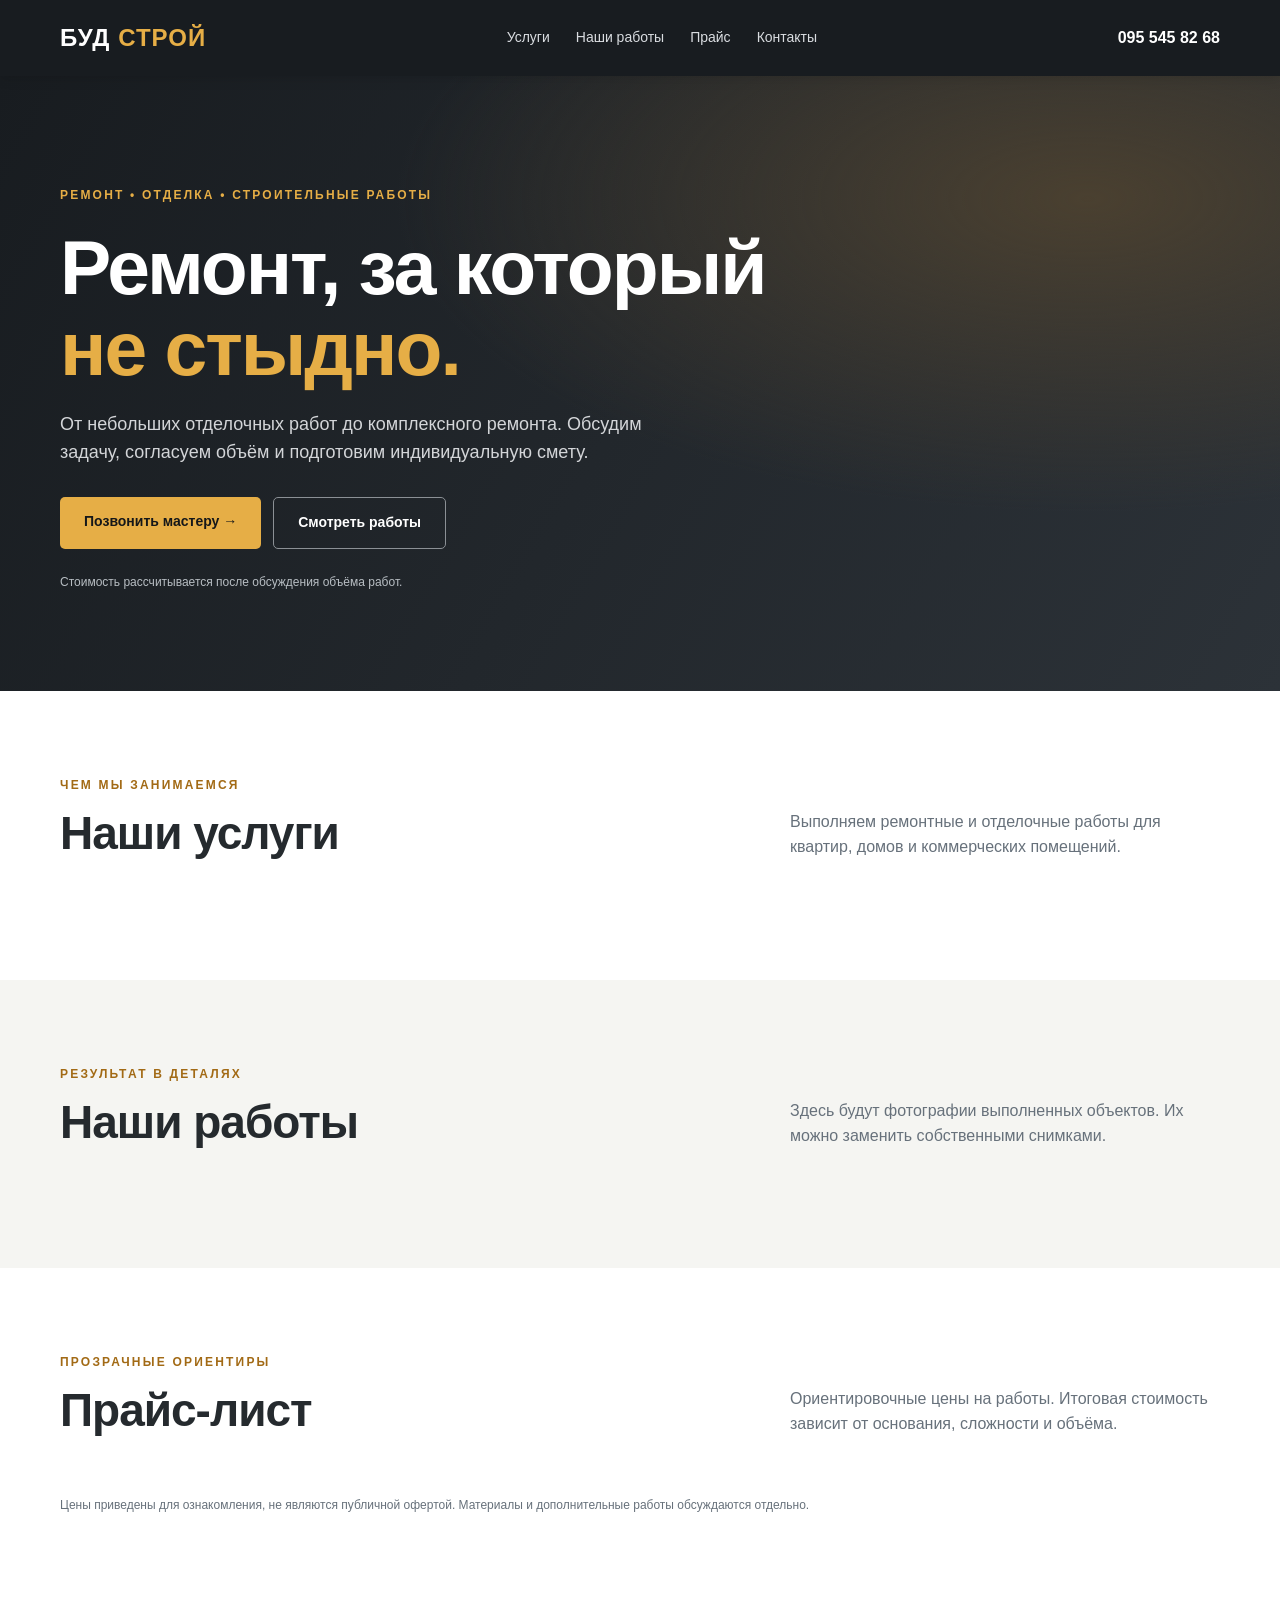
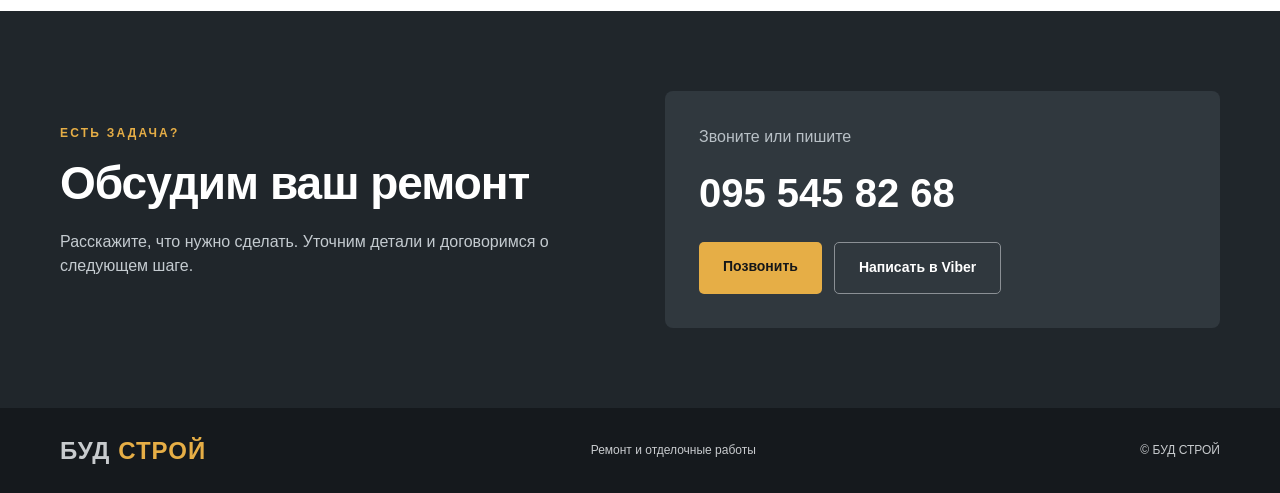
==== index.html @ fe825f9b "Add files via upload" ====
<!doctype html><html lang="ru"><head><meta charset="utf-8"><meta name="viewport" content="width=device-width,initial-scale=1"><meta name="description" content="БУД СТРОЙ — ремонт и отделочные работы. Примеры работ, услуги, ориентировочные цены и контакты."><title>БУД СТРОЙ — ремонт и отделка</title><link rel="stylesheet" href="style.css"></head><body><header class="header"><div class="wrap nav"><a href="#top" class="logo">БУД <span>СТРОЙ</span></a><nav><a href="#services">Услуги</a><a href="#portfolio">Наши работы</a><a href="#prices">Прайс</a><a href="#contacts">Контакты</a></nav><a class="navphone" href="tel:+380955458268">095 545 82 68</a></div></header><main id="top"><section class="hero"><div class="wrap hero-inner"><div class="eyebrow">РЕМОНТ • ОТДЕЛКА • СТРОИТЕЛЬНЫЕ РАБОТЫ</div><h1>Ремонт, за который<br><em>не стыдно.</em></h1><p>От небольших отделочных работ до комплексного ремонта. Обсудим задачу, согласуем объём и подготовим индивидуальную смету.</p><div class="actions"><a class="btn primary" href="tel:+380955458268">Позвонить мастеру →</a><a class="btn ghost" href="#portfolio">Смотреть работы</a></div><div class="hero-note">Стоимость рассчитывается после обсуждения объёма работ.</div></div></section><section class="section wrap" id="services"><div class="section-top"><div><div class="eyebrow dark">ЧЕМ МЫ ЗАНИМАЕМСЯ</div><h2>Наши услуги</h2></div><p>Выполняем ремонтные и отделочные работы для квартир, домов и коммерческих помещений.</p></div><div class="cards" id="services-list"></div></section><section class="section alt" id="portfolio"><div class="wrap"><div class="section-top"><div><div class="eyebrow dark">РЕЗУЛЬТАТ В ДЕТАЛЯХ</div><h2>Наши работы</h2></div><p>Здесь будут фотографии выполненных объектов. Их можно заменить собственными снимками.</p></div><div class="gallery" id="gallery"></div></div></section><section class="section wrap" id="prices"><div class="section-top"><div><div class="eyebrow dark">ПРОЗРАЧНЫЕ ОРИЕНТИРЫ</div><h2>Прайс-лист</h2></div><p>Ориентировочные цены на работы. Итоговая стоимость зависит от основания, сложности и объёма.</p></div><div class="price-list" id="price-list"></div><p class="disclaimer">Цены приведены для ознакомления, не являются публичной офертой. Материалы и дополнительные работы обсуждаются отдельно.</p></section><section class="contact-section" id="contacts"><div class="wrap contact-grid"><div><div class="eyebrow">ЕСТЬ ЗАДАЧА?</div><h2>Обсудим ваш ремонт</h2><p>Расскажите, что нужно сделать. Уточним детали и договоримся о следующем шаге.</p></div><div class="contact-card"><span>Звоните или пишите</span><a class="bigphone" href="tel:+380955458268">095 545 82 68</a><div class="actions"><a class="btn primary" href="tel:+380955458268">Позвонить</a><a class="btn ghost" href="viber://chat?number=%2B380955458268">Написать в Viber</a></div></div></div></section></main><footer><div class="wrap foot"><strong>БУД <span>СТРОЙ</span></strong><span>Ремонт и отделочные работы</span><span>© <span id="year"></span> БУД СТРОЙ</span></div></footer><script src="data.js"></script><script src="script.js"></script></body></html>
---- style.css ----
:root{--dark:#171b20;--ink:#252a2e;--muted:#67717b;--gold:#e6ae46;--bg:#f5f5f2}*{box-sizing:border-box}html{scroll-behavior:smooth}body{margin:0;font-family:Arial,Helvetica,sans-serif;color:var(--ink);line-height:1.55}a{text-decoration:none;color:inherit}.wrap{width:min(1160px,calc(100% - 40px));margin:auto}.header{background:#181c20;color:white;position:sticky;top:0;z-index:10;box-shadow:0 2px 12px #0002}.nav{min-height:76px;display:flex;align-items:center;justify-content:space-between;gap:22px}.logo,.foot strong{font-weight:900;font-size:24px;letter-spacing:1px;white-space:nowrap}.logo span,.foot strong span{color:var(--gold)}nav{display:flex;gap:26px}nav a{font-size:14px;color:#d9dce0}nav a:hover{color:var(--gold)}.navphone{font-weight:700;white-space:nowrap}.hero{background:radial-gradient(ellipse at 85% 20%,#4a4030 0,transparent 45%),linear-gradient(120deg,#181c20,#2c3238);color:#fff}.hero-inner{padding:110px 0 100px}.eyebrow{font-size:12px;letter-spacing:2.2px;color:var(--gold);font-weight:800}.hero h1{font-size:clamp(44px,6vw,78px);line-height:1.06;margin:22px 0 22px;letter-spacing:-2px}.hero h1 em{font-style:normal;color:var(--gold)}.hero p{font-size:18px;color:#d3d5d8;max-width:600px}.actions{display:flex;flex-wrap:wrap;gap:12px;margin-top:30px}.btn{padding:14px 24px;border-radius:5px;font-size:14px;font-weight:800;display:inline-block;text-align:center}.primary{background:var(--gold);color:#151719}.ghost{border:1px solid #8b9095;color:#fff}.hero-note{color:#b8bec3;font-size:12px;margin-top:24px}.section{padding-top:85px;padding-bottom:85px}.section-top{display:flex;justify-content:space-between;align-items:end;gap:30px;margin-bottom:35px}.section-top p{max-width:430px;color:var(--muted);margin:0}.dark{color:#a26a15}h2{font-size:clamp(30px,4vw,46px);letter-spacing:-1px;line-height:1.15;margin:12px 0 0}.cards{display:grid;grid-template-columns:repeat(3,1fr);gap:16px}.card{padding:28px;background:var(--bg);border:1px solid #e9e9e4;border-radius:8px}.card .icon{color:#b77e23;font-size:31px}.card h3{font-size:19px;margin:14px 0 6px}.card p{font-size:14px;color:var(--muted);margin:0}.alt{background:var(--bg)}.gallery{display:grid;grid-template-columns:repeat(3,1fr);gap:16px}.photo{margin:0;background:#fff;border-radius:8px;overflow:hidden}.photo img{width:100%;height:240px;object-fit:cover;display:block}.photo figcaption{padding:13px 17px;font-weight:700}.gallery-empty{grid-column:1/-1;border:2px dashed #c9c9c3;border-radius:10px;text-align:center;padding:60px 20px;color:#70777a}.gallery-empty span{font-size:56px;color:#b5a07a}.gallery-empty h3{color:#333}.price-list{display:grid;grid-template-columns:repeat(2,1fr);gap:25px}.price-group{border:1px solid #e6e7e8;border-radius:8px;overflow:hidden}.price-group h3{background:#252a2e;color:white;padding:15px 20px;margin:0;font-size:18px}.price-row{display:flex;justify-content:space-between;gap:15px;padding:13px 20px;border-top:1px solid #eee;font-size:14px}.price-row strong{white-space:nowrap}.disclaimer{font-size:12px;color:var(--muted);margin-top:24px}.contact-section{background:#20262b;color:white;padding:80px 0}.contact-grid{display:grid;grid-template-columns:1fr 1fr;gap:50px;align-items:center}.contact-grid h2{margin:14px 0 20px}.contact-grid p{color:#c4cbd0}.contact-card{background:#30383e;padding:34px;border-radius:8px}.contact-card>span{display:block;color:#b8c0c6}.bigphone{display:block;font-size:clamp(26px,4vw,40px);font-weight:800;margin:12px 0}.contact-card .actions{margin-top:18px}footer{background:#15191d;color:#c8cbce}.foot{display:flex;justify-content:space-between;align-items:center;gap:16px;padding:24px 0;font-size:12px}@media(max-width:800px){.nav{flex-wrap:wrap;padding:14px 0;gap:10px}nav{order:3;width:100%;justify-content:space-between;gap:10px}nav a{font-size:12px}.navphone{font-size:13px}.hero-inner{padding:75px 0}.section{padding-top:60px;padding-bottom:60px}.section-top{display:block}.section-top p{margin-top:16px}.cards{grid-template-columns:repeat(2,1fr)}.gallery{grid-template-columns:repeat(2,1fr)}.contact-grid{grid-template-columns:1fr}.price-list{grid-template-columns:1fr}}@media(max-width:520px){.cards,.gallery{grid-template-columns:1fr}.hero h1{letter-spacing:-1px}.foot{flex-direction:column;align-items:start}.contact-card{padding:22px}.price-row{font-size:13px;padding:12px}.btn{width:100%}}
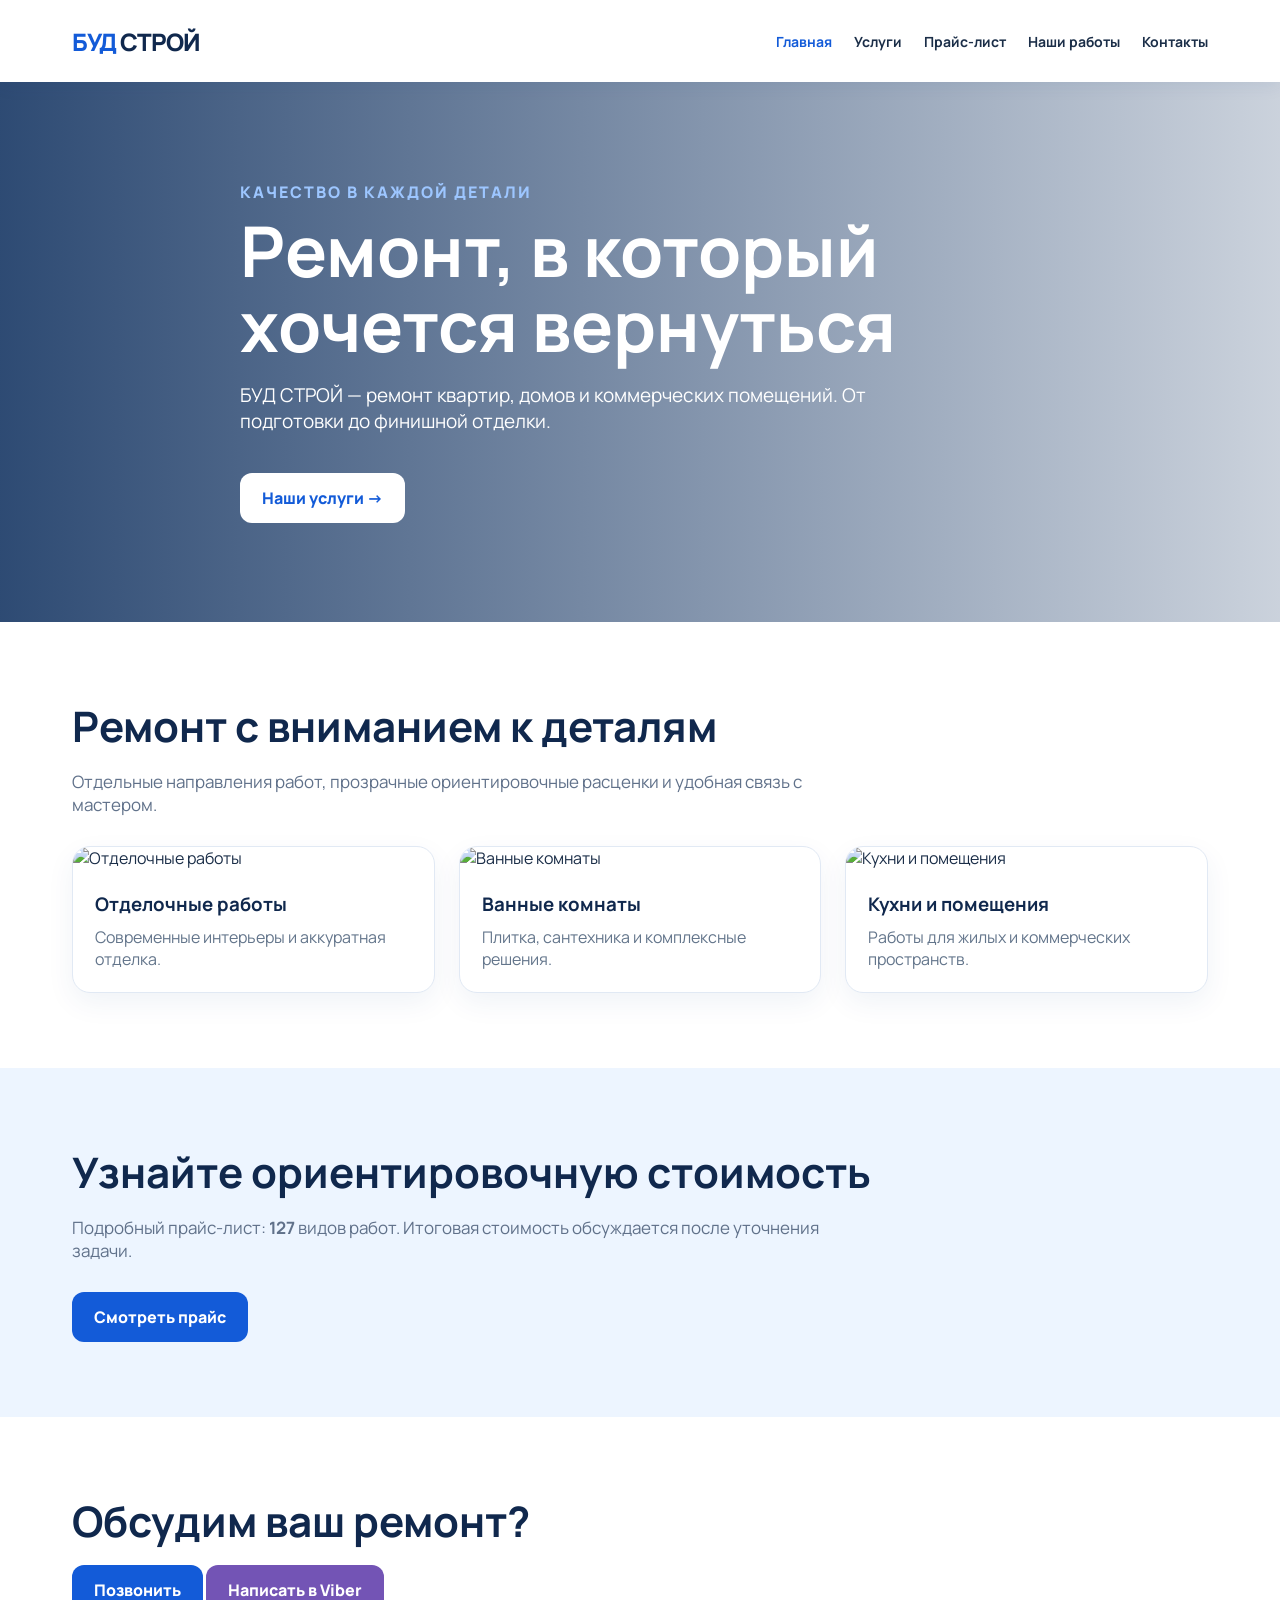
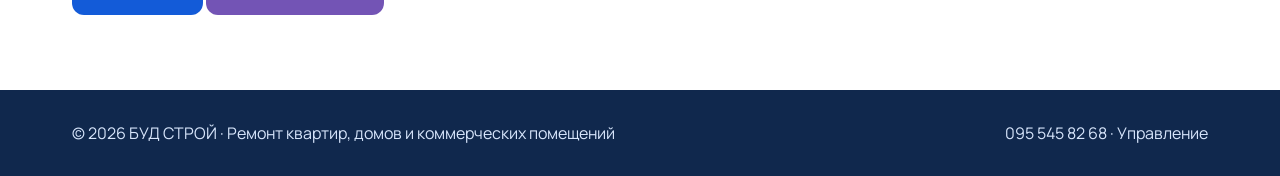
==== commit e5d82095: "Буд строй версия2" ====
--- a/index.html
+++ b/index.html
@@ -1 +1 @@
-<!doctype html><html lang="ru"><head><meta charset="utf-8"><meta name="viewport" content="width=device-width,initial-scale=1"><meta name="description" content="БУД СТРОЙ — ремонт и отделочные работы. Примеры работ, услуги, ориентировочные цены и контакты."><title>БУД СТРОЙ — ремонт и отделка</title><link rel="stylesheet" href="style.css"></head><body><header class="header"><div class="wrap nav"><a href="#top" class="logo">БУД <span>СТРОЙ</span></a><nav><a href="#services">Услуги</a><a href="#portfolio">Наши работы</a><a href="#prices">Прайс</a><a href="#contacts">Контакты</a></nav><a class="navphone" href="tel:+380955458268">095 545 82 68</a></div></header><main id="top"><section class="hero"><div class="wrap hero-inner"><div class="eyebrow">РЕМОНТ • ОТДЕЛКА • СТРОИТЕЛЬНЫЕ РАБОТЫ</div><h1>Ремонт, за который<br><em>не стыдно.</em></h1><p>От небольших отделочных работ до комплексного ремонта. Обсудим задачу, согласуем объём и подготовим индивидуальную смету.</p><div class="actions"><a class="btn primary" href="tel:+380955458268">Позвонить мастеру →</a><a class="btn ghost" href="#portfolio">Смотреть работы</a></div><div class="hero-note">Стоимость рассчитывается после обсуждения объёма работ.</div></div></section><section class="section wrap" id="services"><div class="section-top"><div><div class="eyebrow dark">ЧЕМ МЫ ЗАНИМАЕМСЯ</div><h2>Наши услуги</h2></div><p>Выполняем ремонтные и отделочные работы для квартир, домов и коммерческих помещений.</p></div><div class="cards" id="services-list"></div></section><section class="section alt" id="portfolio"><div class="wrap"><div class="section-top"><div><div class="eyebrow dark">РЕЗУЛЬТАТ В ДЕТАЛЯХ</div><h2>Наши работы</h2></div><p>Здесь будут фотографии выполненных объектов. Их можно заменить собственными снимками.</p></div><div class="gallery" id="gallery"></div></div></section><section class="section wrap" id="prices"><div class="section-top"><div><div class="eyebrow dark">ПРОЗРАЧНЫЕ ОРИЕНТИРЫ</div><h2>Прайс-лист</h2></div><p>Ориентировочные цены на работы. Итоговая стоимость зависит от основания, сложности и объёма.</p></div><div class="price-list" id="price-list"></div><p class="disclaimer">Цены приведены для ознакомления, не являются публичной офертой. Материалы и дополнительные работы обсуждаются отдельно.</p></section><section class="contact-section" id="contacts"><div class="wrap contact-grid"><div><div class="eyebrow">ЕСТЬ ЗАДАЧА?</div><h2>Обсудим ваш ремонт</h2><p>Расскажите, что нужно сделать. Уточним детали и договоримся о следующем шаге.</p></div><div class="contact-card"><span>Звоните или пишите</span><a class="bigphone" href="tel:+380955458268">095 545 82 68</a><div class="actions"><a class="btn primary" href="tel:+380955458268">Позвонить</a><a class="btn ghost" href="viber://chat?number=%2B380955458268">Написать в Viber</a></div></div></div></section></main><footer><div class="wrap foot"><strong>БУД <span>СТРОЙ</span></strong><span>Ремонт и отделочные работы</span><span>© <span id="year"></span> БУД СТРОЙ</span></div></footer><script src="data.js"></script><script src="script.js"></script></body></html>
+<!doctype html><html lang="ru"><head><meta charset="utf-8"><meta name="viewport" content="width=device-width,initial-scale=1"><meta name="description" content="БУД СТРОЙ — ремонт квартир, домов и коммерческих помещений. Услуги, расценки и примеры интерьеров."><title>Главная — БУД СТРОЙ</title><link rel="stylesheet" href="style.css"></head><body><header class="top"><div class="container nav"><a class="logo" href="index.html">БУД <span>СТРОЙ</span></a><nav class="links"><a class="active" href="index.html">Главная</a><a class="" href="services.html">Услуги</a><a class="" href="prices.html">Прайс-лист</a><a class="" href="works.html">Наши работы</a><a class="" href="contacts.html">Контакты</a></nav></div></header><div class="hero"><div class="container"><div class="eyebrow">Качество в каждой детали</div><h1>Ремонт, в который хочется вернуться</h1><p>БУД СТРОЙ — ремонт квартир, домов и коммерческих помещений. От подготовки до финишной отделки.</p><a class="btn" href="services.html">Наши услуги →</a></div></div><section><div class="container"><h2>Ремонт с вниманием к деталям</h2><p class="lead">Отдельные направления работ, прозрачные ориентировочные расценки и удобная связь с мастером.</p><div class="grid"><article class="card"><img src="https://images.unsplash.com/photo-1600607687939-ce8a6c25118c?auto=format&fit=crop&w=1500&q=85" alt="Отделочные работы"><div class="body"><h3>Отделочные работы</h3><p>Современные интерьеры и аккуратная отделка.</p></div></article><article class="card"><img src="https://images.unsplash.com/photo-1620626011761-996317b8d101?auto=format&fit=crop&w=1500&q=85" alt="Ванные комнаты"><div class="body"><h3>Ванные комнаты</h3><p>Плитка, сантехника и комплексные решения.</p></div></article><article class="card"><img src="https://images.unsplash.com/photo-1600607687920-4e2a09cf159d?auto=format&fit=crop&w=1500&q=85" alt="Кухни и помещения"><div class="body"><h3>Кухни и помещения</h3><p>Работы для жилых и коммерческих пространств.</p></div></article></div></div></section><section class="pale"><div class="container"><h2>Узнайте ориентировочную стоимость</h2><p class="lead">Подробный прайс-лист: <strong id="count">127</strong> видов работ. Итоговая стоимость обсуждается после уточнения задачи.</p><a class="btn" href="prices.html">Смотреть прайс</a></div></section><section><div class="container"><h2>Обсудим ваш ремонт?</h2><a class="btn" href="tel:+380955458268">Позвонить</a> <a class="btn viber" href="viber://chat?number=%2B380955458268">Написать в Viber</a></div></section><footer class="foot"><div class="container"><span>© 2026 БУД СТРОЙ · Ремонт квартир, домов и коммерческих помещений</span><span><a href="tel:+380955458268">095 545 82 68</a> · <a href="admin.html">Управление</a></span></div></footer><script src="data.js"></script><script src="script.js"></script></body></html>
--- a/style.css
+++ b/style.css
@@ -1 +1 @@
-:root{--dark:#171b20;--ink:#252a2e;--muted:#67717b;--gold:#e6ae46;--bg:#f5f5f2}*{box-sizing:border-box}html{scroll-behavior:smooth}body{margin:0;font-family:Arial,Helvetica,sans-serif;color:var(--ink);line-height:1.55}a{text-decoration:none;color:inherit}.wrap{width:min(1160px,calc(100% - 40px));margin:auto}.header{background:#181c20;color:white;position:sticky;top:0;z-index:10;box-shadow:0 2px 12px #0002}.nav{min-height:76px;display:flex;align-items:center;justify-content:space-between;gap:22px}.logo,.foot strong{font-weight:900;font-size:24px;letter-spacing:1px;white-space:nowrap}.logo span,.foot strong span{color:var(--gold)}nav{display:flex;gap:26px}nav a{font-size:14px;color:#d9dce0}nav a:hover{color:var(--gold)}.navphone{font-weight:700;white-space:nowrap}.hero{background:radial-gradient(ellipse at 85% 20%,#4a4030 0,transparent 45%),linear-gradient(120deg,#181c20,#2c3238);color:#fff}.hero-inner{padding:110px 0 100px}.eyebrow{font-size:12px;letter-spacing:2.2px;color:var(--gold);font-weight:800}.hero h1{font-size:clamp(44px,6vw,78px);line-height:1.06;margin:22px 0 22px;letter-spacing:-2px}.hero h1 em{font-style:normal;color:var(--gold)}.hero p{font-size:18px;color:#d3d5d8;max-width:600px}.actions{display:flex;flex-wrap:wrap;gap:12px;margin-top:30px}.btn{padding:14px 24px;border-radius:5px;font-size:14px;font-weight:800;display:inline-block;text-align:center}.primary{background:var(--gold);color:#151719}.ghost{border:1px solid #8b9095;color:#fff}.hero-note{color:#b8bec3;font-size:12px;margin-top:24px}.section{padding-top:85px;padding-bottom:85px}.section-top{display:flex;justify-content:space-between;align-items:end;gap:30px;margin-bottom:35px}.section-top p{max-width:430px;color:var(--muted);margin:0}.dark{color:#a26a15}h2{font-size:clamp(30px,4vw,46px);letter-spacing:-1px;line-height:1.15;margin:12px 0 0}.cards{display:grid;grid-template-columns:repeat(3,1fr);gap:16px}.card{padding:28px;background:var(--bg);border:1px solid #e9e9e4;border-radius:8px}.card .icon{color:#b77e23;font-size:31px}.card h3{font-size:19px;margin:14px 0 6px}.card p{font-size:14px;color:var(--muted);margin:0}.alt{background:var(--bg)}.gallery{display:grid;grid-template-columns:repeat(3,1fr);gap:16px}.photo{margin:0;background:#fff;border-radius:8px;overflow:hidden}.photo img{width:100%;height:240px;object-fit:cover;display:block}.photo figcaption{padding:13px 17px;font-weight:700}.gallery-empty{grid-column:1/-1;border:2px dashed #c9c9c3;border-radius:10px;text-align:center;padding:60px 20px;color:#70777a}.gallery-empty span{font-size:56px;color:#b5a07a}.gallery-empty h3{color:#333}.price-list{display:grid;grid-template-columns:repeat(2,1fr);gap:25px}.price-group{border:1px solid #e6e7e8;border-radius:8px;overflow:hidden}.price-group h3{background:#252a2e;color:white;padding:15px 20px;margin:0;font-size:18px}.price-row{display:flex;justify-content:space-between;gap:15px;padding:13px 20px;border-top:1px solid #eee;font-size:14px}.price-row strong{white-space:nowrap}.disclaimer{font-size:12px;color:var(--muted);margin-top:24px}.contact-section{background:#20262b;color:white;padding:80px 0}.contact-grid{display:grid;grid-template-columns:1fr 1fr;gap:50px;align-items:center}.contact-grid h2{margin:14px 0 20px}.contact-grid p{color:#c4cbd0}.contact-card{background:#30383e;padding:34px;border-radius:8px}.contact-card>span{display:block;color:#b8c0c6}.bigphone{display:block;font-size:clamp(26px,4vw,40px);font-weight:800;margin:12px 0}.contact-card .actions{margin-top:18px}footer{background:#15191d;color:#c8cbce}.foot{display:flex;justify-content:space-between;align-items:center;gap:16px;padding:24px 0;font-size:12px}@media(max-width:800px){.nav{flex-wrap:wrap;padding:14px 0;gap:10px}nav{order:3;width:100%;justify-content:space-between;gap:10px}nav a{font-size:12px}.navphone{font-size:13px}.hero-inner{padding:75px 0}.section{padding-top:60px;padding-bottom:60px}.section-top{display:block}.section-top p{margin-top:16px}.cards{grid-template-columns:repeat(2,1fr)}.gallery{grid-template-columns:repeat(2,1fr)}.contact-grid{grid-template-columns:1fr}.price-list{grid-template-columns:1fr}}@media(max-width:520px){.cards,.gallery{grid-template-columns:1fr}.hero h1{letter-spacing:-1px}.foot{flex-direction:column;align-items:start}.contact-card{padding:22px}.price-row{font-size:13px;padding:12px}.btn{width:100%}}
+@import url('https://fonts.googleapis.com/css2?family=Manrope:wght@400;500;600;700;800&display=swap');:root{--blue:#135bd8;--navy:#10284d;--pale:#edf5ff;--ink:#1b2e48}*{box-sizing:border-box}body{margin:0;color:var(--ink);font-family:Manrope,Arial,sans-serif;background:#fff}a{text-decoration:none;color:inherit}.container{max-width:1180px;margin:auto;padding:0 22px}.top{background:#fff;position:sticky;top:0;z-index:20;box-shadow:0 2px 18px #163d7316}.nav{display:flex;align-items:center;justify-content:space-between;gap:20px;min-height:82px}.logo{font-size:24px;font-weight:800;color:var(--blue);letter-spacing:-1px}.logo span{color:var(--navy)}.links{display:flex;gap:22px;align-items:center;flex-wrap:wrap}.links a{font-size:14px;font-weight:700}.links a.active,.links a:hover{color:var(--blue)}.btn{display:inline-flex;justify-content:center;align-items:center;gap:9px;background:var(--blue);color:white;border-radius:12px;padding:14px 22px;font-weight:800;border:0;cursor:pointer}.btn.outline{background:#fff;color:var(--blue);border:1px solid #c5dcfa}.hero{min-height:540px;display:flex;align-items:center;background:linear-gradient(90deg,#092b5bd9,#092b5b36),url('https://images.unsplash.com/photo-1600607687939-ce8a6c25118c?auto=format&fit=crop&w=1800&q=85') center/cover;color:white}.hero h1{font-size:clamp(38px,5.5vw,70px);line-height:1.07;max-width:800px;margin:10px 0 20px}.hero p{font-size:19px;max-width:650px}.eyebrow{color:#9dc6ff;font-weight:800;letter-spacing:2px;text-transform:uppercase}.hero .btn{margin-top:20px;background:#fff;color:var(--blue)}section{padding:75px 0}.pale{background:var(--pale)}h1,h2,h3{color:var(--navy)}.hero h1{color:white}h2{font-size:clamp(28px,4vw,42px);margin:0 0 15px}.lead{font-size:17px;color:#60718a;max-width:750px;margin:0 0 30px}.grid{display:grid;grid-template-columns:repeat(3,1fr);gap:24px}.card{background:white;border:1px solid #e1e9f4;border-radius:18px;overflow:hidden;box-shadow:0 10px 28px #133d7810}.card img{width:100%;height:225px;object-fit:cover}.card .body{padding:22px}.card h3{margin:0 0 9px}.card p{margin:0;color:#63758b}.pagehead{padding:75px 0;background:linear-gradient(115deg,#eaf3ff,#fff)}.pagehead h1{font-size:clamp(34px,5vw,55px);margin:0 0 12px}.pagehead p{color:#5c708a;font-size:18px}.tools{display:flex;gap:12px;flex-wrap:wrap;margin-bottom:24px}input,select{font:inherit;border:1px solid #cbd9e8;border-radius:10px;padding:13px 15px;background:white;color:var(--ink)}input{flex:1;min-width:220px}table{width:100%;border-collapse:collapse;background:#fff;border-radius:14px;overflow:hidden}th{text-align:left;background:#e5f0ff;color:#173c73}td,th{padding:14px 16px;border-bottom:1px solid #e8eef6}td:last-child,th:last-child{text-align:right;white-space:nowrap}tr:hover td{background:#f8fbff}.tablewrap{overflow-x:auto;border:1px solid #dce7f6;border-radius:14px}.muted{color:#65758b;font-size:14px}.gallery{display:grid;grid-template-columns:repeat(2,1fr);gap:20px}.gallery img{width:100%;height:340px;object-fit:cover;border-radius:15px}.contactbox{background:#edf5ff;padding:32px;border-radius:20px}.foot{background:#10284d;color:#d7e5fb;padding:32px 0}.foot .container{display:flex;justify-content:space-between;gap:20px;flex-wrap:wrap}.viber{background:#7354b5}.note{background:#fff8e8;border:1px solid #f5dfac;padding:18px;border-radius:12px;margin-top:24px}.admin-note{background:#edf5ff;padding:24px;border-radius:15px}ol li{margin-bottom:12px}@media(max-width:760px){.nav{align-items:flex-start;padding-top:16px;padding-bottom:16px;flex-direction:column}.links{gap:12px}.links a{font-size:12px}.hero{min-height:490px}.grid{grid-template-columns:1fr}.gallery{grid-template-columns:1fr}.gallery img{height:250px}section{padding:48px 0}td,th{padding:12px 10px;font-size:13px}}
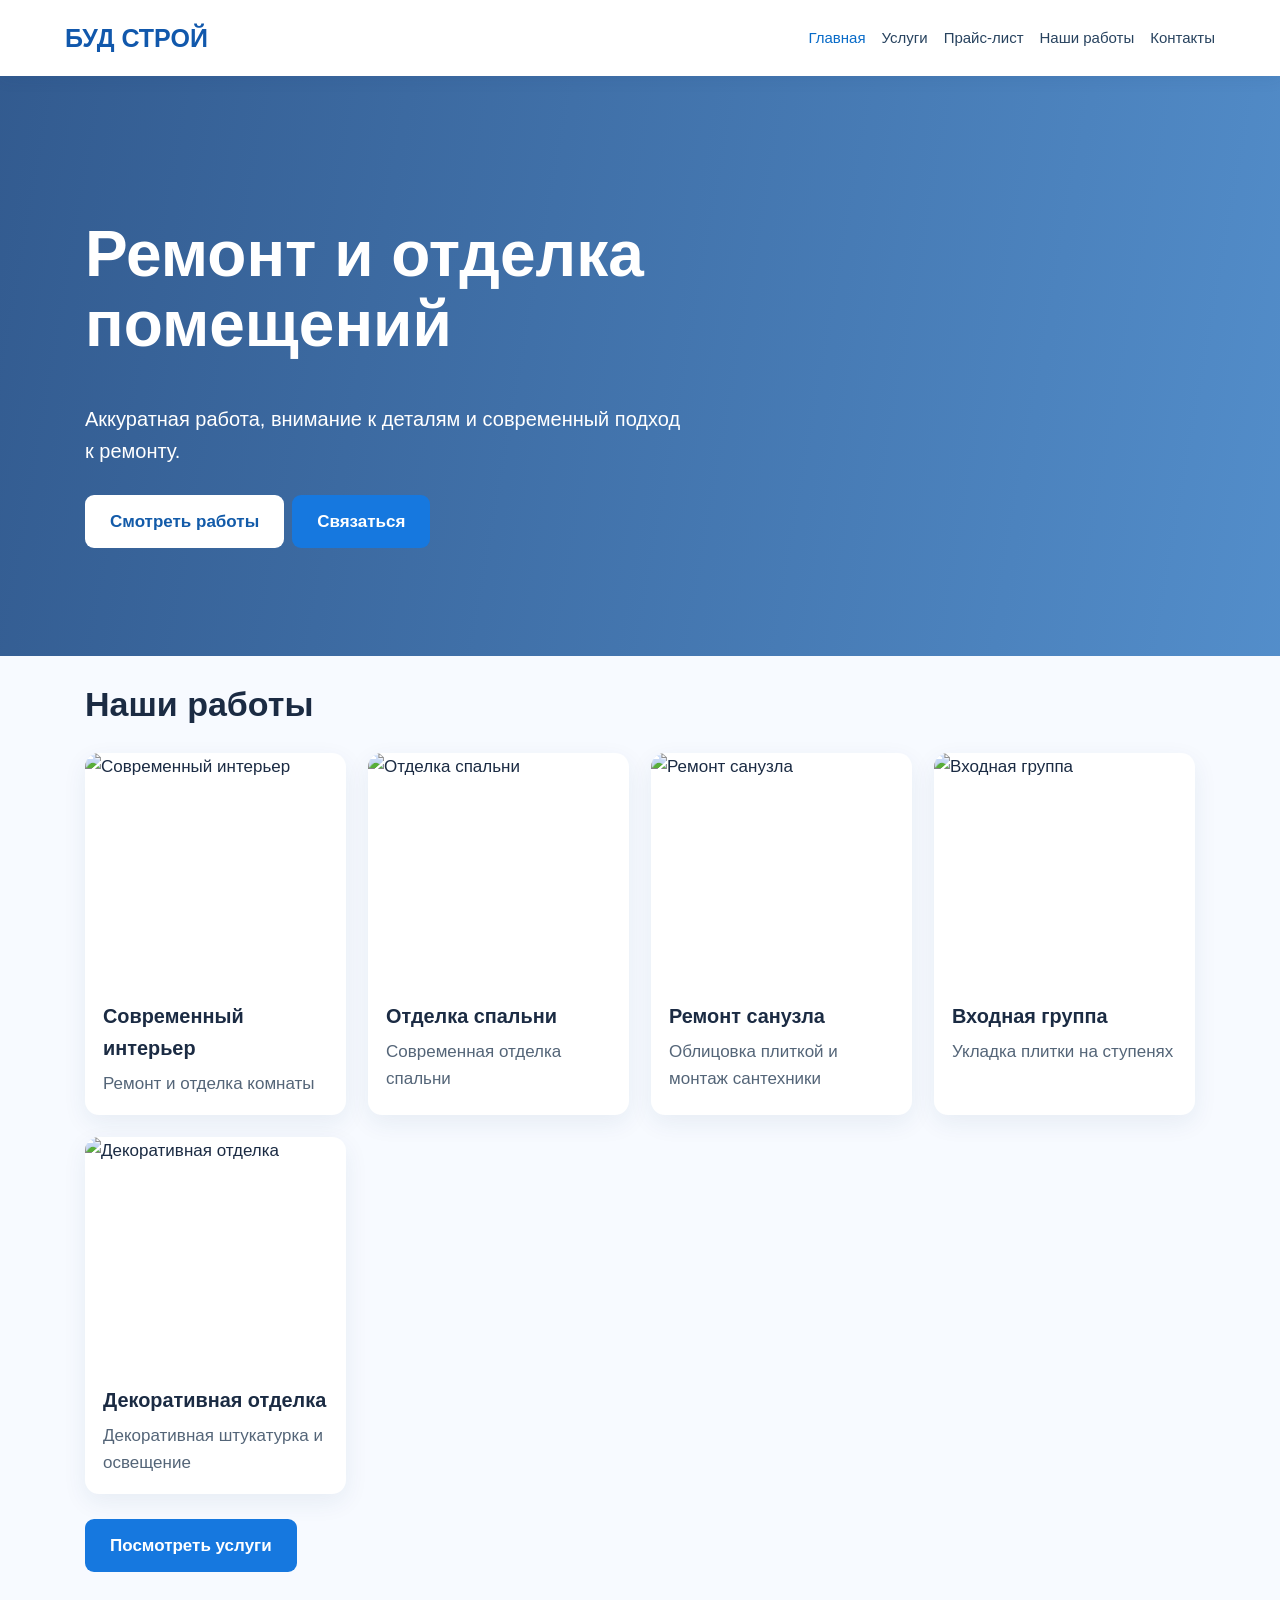
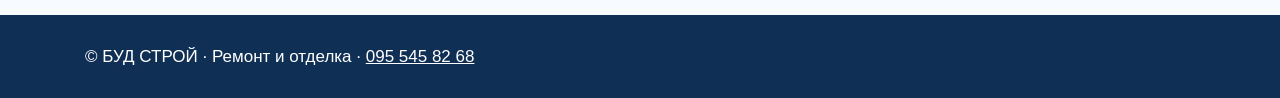
==== commit f0c9cfa0: "Add files via upload" ====
--- a/index.html
+++ b/index.html
@@ -1 +1 @@
-<!doctype html><html lang="ru"><head><meta charset="utf-8"><meta name="viewport" content="width=device-width,initial-scale=1"><meta name="description" content="БУД СТРОЙ — ремонт квартир, домов и коммерческих помещений. Услуги, расценки и примеры интерьеров."><title>Главная — БУД СТРОЙ</title><link rel="stylesheet" href="style.css"></head><body><header class="top"><div class="container nav"><a class="logo" href="index.html">БУД <span>СТРОЙ</span></a><nav class="links"><a class="active" href="index.html">Главная</a><a class="" href="services.html">Услуги</a><a class="" href="prices.html">Прайс-лист</a><a class="" href="works.html">Наши работы</a><a class="" href="contacts.html">Контакты</a></nav></div></header><div class="hero"><div class="container"><div class="eyebrow">Качество в каждой детали</div><h1>Ремонт, в который хочется вернуться</h1><p>БУД СТРОЙ — ремонт квартир, домов и коммерческих помещений. От подготовки до финишной отделки.</p><a class="btn" href="services.html">Наши услуги →</a></div></div><section><div class="container"><h2>Ремонт с вниманием к деталям</h2><p class="lead">Отдельные направления работ, прозрачные ориентировочные расценки и удобная связь с мастером.</p><div class="grid"><article class="card"><img src="https://images.unsplash.com/photo-1600607687939-ce8a6c25118c?auto=format&fit=crop&w=1500&q=85" alt="Отделочные работы"><div class="body"><h3>Отделочные работы</h3><p>Современные интерьеры и аккуратная отделка.</p></div></article><article class="card"><img src="https://images.unsplash.com/photo-1620626011761-996317b8d101?auto=format&fit=crop&w=1500&q=85" alt="Ванные комнаты"><div class="body"><h3>Ванные комнаты</h3><p>Плитка, сантехника и комплексные решения.</p></div></article><article class="card"><img src="https://images.unsplash.com/photo-1600607687920-4e2a09cf159d?auto=format&fit=crop&w=1500&q=85" alt="Кухни и помещения"><div class="body"><h3>Кухни и помещения</h3><p>Работы для жилых и коммерческих пространств.</p></div></article></div></div></section><section class="pale"><div class="container"><h2>Узнайте ориентировочную стоимость</h2><p class="lead">Подробный прайс-лист: <strong id="count">127</strong> видов работ. Итоговая стоимость обсуждается после уточнения задачи.</p><a class="btn" href="prices.html">Смотреть прайс</a></div></section><section><div class="container"><h2>Обсудим ваш ремонт?</h2><a class="btn" href="tel:+380955458268">Позвонить</a> <a class="btn viber" href="viber://chat?number=%2B380955458268">Написать в Viber</a></div></section><footer class="foot"><div class="container"><span>© 2026 БУД СТРОЙ · Ремонт квартир, домов и коммерческих помещений</span><span><a href="tel:+380955458268">095 545 82 68</a> · <a href="admin.html">Управление</a></span></div></footer><script src="data.js"></script><script src="script.js"></script></body></html>+<!doctype html><html lang="ru"><head><meta charset="utf-8"><meta name="viewport" content="width=device-width,initial-scale=1"><meta name="description" content="БУД СТРОЙ — ремонт и отделка помещений. Услуги, прайс-лист и фотографии работ."><title>Главная — БУД СТРОЙ</title><link rel="stylesheet" href="style.css"></head><body><header><div class="wrap bar"><a class="logo" href="index.html">БУД СТРОЙ</a><nav><a class="active" href="index.html">Главная</a><a class="" href="services.html">Услуги</a><a class="" href="prices.html">Прайс-лист</a><a class="" href="works.html">Наши работы</a><a class="" href="contacts.html">Контакты</a></nav></div></header><main><div class="hero"><div class="wrap"><h1>Ремонт и отделка помещений</h1><p>Аккуратная работа, внимание к деталям и современный подход к ремонту.</p><a class="btn light" href="works.html">Смотреть работы</a><a class="btn" href="contacts.html">Связаться</a></div></div><section class="wrap"><h2>Наши работы</h2><div class="grid gallery"><article class="card"><img src="images/work1.jpg" alt="Современный интерьер" loading="lazy" onclick="show(this.src)"><div class="body"><h3>Современный интерьер</h3><p>Ремонт и отделка комнаты</p></div></article><article class="card"><img src="images/work2.jpg" alt="Отделка спальни" loading="lazy" onclick="show(this.src)"><div class="body"><h3>Отделка спальни</h3><p>Современная отделка спальни</p></div></article><article class="card"><img src="images/work3.jpg" alt="Ремонт санузла" loading="lazy" onclick="show(this.src)"><div class="body"><h3>Ремонт санузла</h3><p>Облицовка плиткой и монтаж сантехники</p></div></article><article class="card"><img src="images/work4.jpg" alt="Входная группа" loading="lazy" onclick="show(this.src)"><div class="body"><h3>Входная группа</h3><p>Укладка плитки на ступенях</p></div></article><article class="card"><img src="images/work5.jpg" alt="Декоративная отделка" loading="lazy" onclick="show(this.src)"><div class="body"><h3>Декоративная отделка</h3><p>Декоративная штукатурка и освещение</p></div></article></div><dialog id="viewer" onclick="this.close()"><button aria-label="Закрыть">×</button><img id="big" alt="Фото работы"></dialog><script>function show(src){document.getElementById("big").src=src;document.getElementById("viewer").showModal()}</script><p><a class="btn" href="services.html">Посмотреть услуги</a></p></section></main><footer><div class="wrap">© БУД СТРОЙ · Ремонт и отделка · <a style="color:white" href="tel:+380955458268">095 545 82 68</a></div></footer></body></html>
--- a/style.css
+++ b/style.css
@@ -1 +1 @@
-@import url('https://fonts.googleapis.com/css2?family=Manrope:wght@400;500;600;700;800&display=swap');:root{--blue:#135bd8;--navy:#10284d;--pale:#edf5ff;--ink:#1b2e48}*{box-sizing:border-box}body{margin:0;color:var(--ink);font-family:Manrope,Arial,sans-serif;background:#fff}a{text-decoration:none;color:inherit}.container{max-width:1180px;margin:auto;padding:0 22px}.top{background:#fff;position:sticky;top:0;z-index:20;box-shadow:0 2px 18px #163d7316}.nav{display:flex;align-items:center;justify-content:space-between;gap:20px;min-height:82px}.logo{font-size:24px;font-weight:800;color:var(--blue);letter-spacing:-1px}.logo span{color:var(--navy)}.links{display:flex;gap:22px;align-items:center;flex-wrap:wrap}.links a{font-size:14px;font-weight:700}.links a.active,.links a:hover{color:var(--blue)}.btn{display:inline-flex;justify-content:center;align-items:center;gap:9px;background:var(--blue);color:white;border-radius:12px;padding:14px 22px;font-weight:800;border:0;cursor:pointer}.btn.outline{background:#fff;color:var(--blue);border:1px solid #c5dcfa}.hero{min-height:540px;display:flex;align-items:center;background:linear-gradient(90deg,#092b5bd9,#092b5b36),url('https://images.unsplash.com/photo-1600607687939-ce8a6c25118c?auto=format&fit=crop&w=1800&q=85') center/cover;color:white}.hero h1{font-size:clamp(38px,5.5vw,70px);line-height:1.07;max-width:800px;margin:10px 0 20px}.hero p{font-size:19px;max-width:650px}.eyebrow{color:#9dc6ff;font-weight:800;letter-spacing:2px;text-transform:uppercase}.hero .btn{margin-top:20px;background:#fff;color:var(--blue)}section{padding:75px 0}.pale{background:var(--pale)}h1,h2,h3{color:var(--navy)}.hero h1{color:white}h2{font-size:clamp(28px,4vw,42px);margin:0 0 15px}.lead{font-size:17px;color:#60718a;max-width:750px;margin:0 0 30px}.grid{display:grid;grid-template-columns:repeat(3,1fr);gap:24px}.card{background:white;border:1px solid #e1e9f4;border-radius:18px;overflow:hidden;box-shadow:0 10px 28px #133d7810}.card img{width:100%;height:225px;object-fit:cover}.card .body{padding:22px}.card h3{margin:0 0 9px}.card p{margin:0;color:#63758b}.pagehead{padding:75px 0;background:linear-gradient(115deg,#eaf3ff,#fff)}.pagehead h1{font-size:clamp(34px,5vw,55px);margin:0 0 12px}.pagehead p{color:#5c708a;font-size:18px}.tools{display:flex;gap:12px;flex-wrap:wrap;margin-bottom:24px}input,select{font:inherit;border:1px solid #cbd9e8;border-radius:10px;padding:13px 15px;background:white;color:var(--ink)}input{flex:1;min-width:220px}table{width:100%;border-collapse:collapse;background:#fff;border-radius:14px;overflow:hidden}th{text-align:left;background:#e5f0ff;color:#173c73}td,th{padding:14px 16px;border-bottom:1px solid #e8eef6}td:last-child,th:last-child{text-align:right;white-space:nowrap}tr:hover td{background:#f8fbff}.tablewrap{overflow-x:auto;border:1px solid #dce7f6;border-radius:14px}.muted{color:#65758b;font-size:14px}.gallery{display:grid;grid-template-columns:repeat(2,1fr);gap:20px}.gallery img{width:100%;height:340px;object-fit:cover;border-radius:15px}.contactbox{background:#edf5ff;padding:32px;border-radius:20px}.foot{background:#10284d;color:#d7e5fb;padding:32px 0}.foot .container{display:flex;justify-content:space-between;gap:20px;flex-wrap:wrap}.viber{background:#7354b5}.note{background:#fff8e8;border:1px solid #f5dfac;padding:18px;border-radius:12px;margin-top:24px}.admin-note{background:#edf5ff;padding:24px;border-radius:15px}ol li{margin-bottom:12px}@media(max-width:760px){.nav{align-items:flex-start;padding-top:16px;padding-bottom:16px;flex-direction:column}.links{gap:12px}.links a{font-size:12px}.hero{min-height:490px}.grid{grid-template-columns:1fr}.gallery{grid-template-columns:1fr}.gallery img{height:250px}section{padding:48px 0}td,th{padding:12px 10px;font-size:13px}}+*{box-sizing:border-box}body{margin:0;font:17px/1.6 -apple-system,BlinkMacSystemFont,"Segoe UI",Arial,sans-serif;color:#1b2b43;background:#f7faff}header{background:#fff;box-shadow:0 2px 16px #163b7017;position:sticky;top:0;z-index:10}.wrap{max-width:1150px;margin:auto;padding:0 20px}.bar{display:flex;justify-content:space-between;align-items:center;gap:20px;flex-wrap:wrap;padding:18px 0}.logo{font-weight:850;color:#1158ac;font-size:25px;text-decoration:none}nav{display:flex;gap:16px;flex-wrap:wrap}nav a{color:#28435f;text-decoration:none;font-size:15px}nav a:hover,nav a.active{color:#086bc8}main{min-height:72vh}.hero{background:linear-gradient(100deg,#103f7cd9,#1766b7bb),url(images/work1.jpg) center/cover;color:white;padding:100px 0}.hero h1{font-size:clamp(36px,6vw,64px);line-height:1.1;max-width:760px}.hero p{max-width:600px;font-size:20px}.btn{display:inline-block;background:#1678df;color:white;padding:13px 25px;border-radius:9px;text-decoration:none;font-weight:700;margin:8px 8px 8px 0}.btn.light{background:white;color:#135ba9}section{padding:55px 0}h1,h2{line-height:1.2}h2{font-size:34px}.grid{display:grid;grid-template-columns:repeat(auto-fit,minmax(260px,1fr));gap:22px}.card{background:#fff;border-radius:14px;overflow:hidden;box-shadow:0 8px 25px #183d6813}.card img{width:100%;height:230px;object-fit:cover;display:block}.card .body{padding:18px}.card h3{margin:0 0 5px}.card p{margin:0;color:#546578}.gallery img{cursor:pointer}footer{background:#102f55;color:white;padding:28px 0;margin-top:35px}.note{background:#e8f2ff;padding:18px;border-left:4px solid #1678df;border-radius:8px}table{width:100%;border-collapse:collapse;background:white}th,td{padding:14px;border-bottom:1px solid #dce6f2;text-align:left}th{background:#dbeafe}input{border:1px solid #bdd0e6;border-radius:7px;padding:8px;width:130px;font:inherit}dialog{border:0;background:transparent;padding:0;max-width:96vw;max-height:95vh}dialog img{max-width:95vw;max-height:88vh;object-fit:contain}dialog button{position:absolute;right:0;top:0;background:#fff;border:0;font-size:28px;cursor:pointer}dialog::backdrop{background:#000d}@media(max-width:650px){.bar{display:block}nav{margin-top:12px;gap:12px}.hero{padding:70px 0}section{padding:35px 0}}
